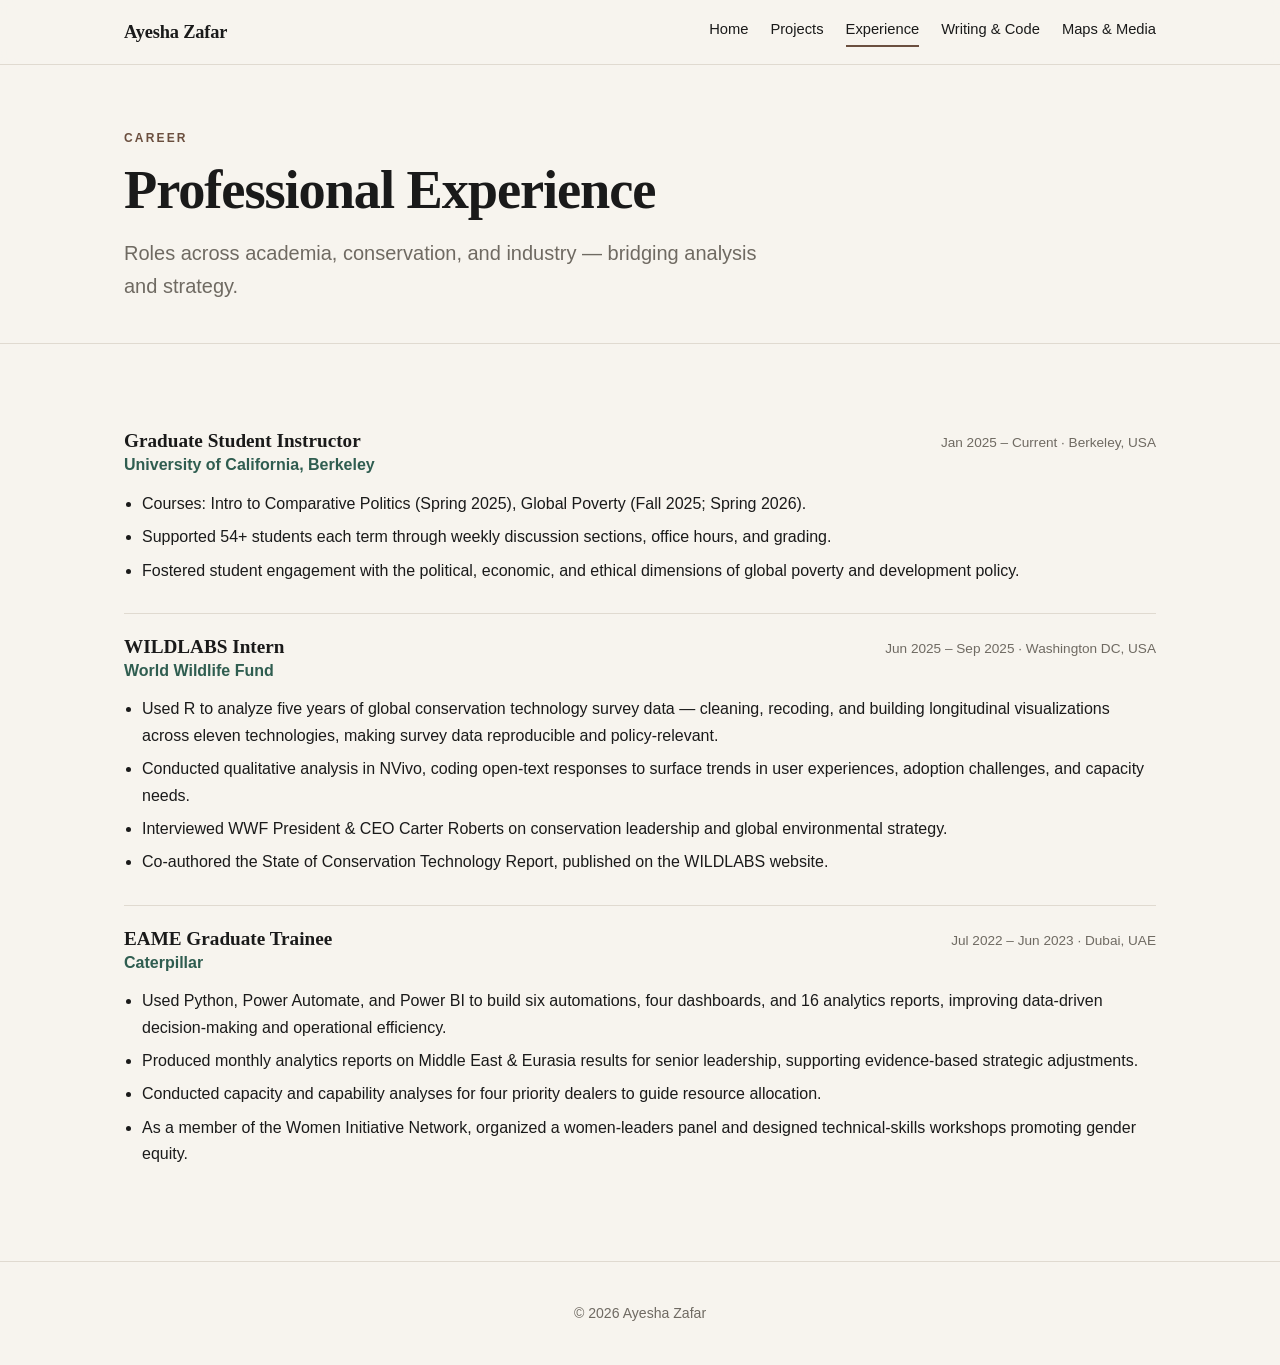
==== experience.html @ 21e2bcaf "Add files via upload" ====
<!DOCTYPE html>
<html lang="en">
<head>
<meta charset="UTF-8">
<meta name="viewport" content="width=device-width, initial-scale=1.0">
<title>Experience — Ayesha Zafar</title>
<link rel="stylesheet" href="css/style.css">
</head>
<body>

<header class="site">
  <div class="wrap nav">
    <a href="index.html" class="brand">Ayesha Zafar</a>
    <button class="menu-btn" onclick="document.getElementById('navlinks').classList.toggle('open')">☰</button>
    <nav class="nav-links" id="navlinks">
      <a href="index.html">Home</a>
      <a href="projects.html">Projects</a>
      <a href="experience.html" class="active">Experience</a>
      <a href="writing.html">Writing &amp; Code</a>
      <a href="maps.html">Maps &amp; Media</a>
    </nav>
  </div>
</header>

<section class="hero" style="padding:64px 0 40px">
  <div class="wrap">
    <p class="eyebrow">Career</p>
    <h1 style="font-size:clamp(2.2rem,5vw,3.4rem)">Professional Experience</h1>
    <p class="tagline">Roles across academia, conservation, and industry — bridging analysis and strategy.</p>
  </div>
</section>

<section class="section reveal">
  <div class="wrap">

    <div class="entry">
      <div class="top">
        <div><h3>Graduate Student Instructor</h3>
        <div class="org">University of California, Berkeley</div></div>
        <div class="when">Jan 2025 – Current · Berkeley, USA</div>
      </div>
      <ul>
        <li>Courses: Intro to Comparative Politics (Spring 2025), Global Poverty (Fall 2025; Spring 2026).</li>
        <li>Supported 54+ students each term through weekly discussion sections, office hours, and grading.</li>
        <li>Fostered student engagement with the political, economic, and ethical dimensions of global poverty and development policy.</li>
      </ul>
    </div>

    <div class="entry">
      <div class="top">
        <div><h3>WILDLABS Intern</h3>
        <div class="org">World Wildlife Fund</div></div>
        <div class="when">Jun 2025 – Sep 2025 · Washington DC, USA</div>
      </div>
      <ul>
        <li>Used R to analyze five years of global conservation technology survey data — cleaning, recoding, and building longitudinal visualizations across eleven technologies, making survey data reproducible and policy-relevant.</li>
        <li>Conducted qualitative analysis in NVivo, coding open-text responses to surface trends in user experiences, adoption challenges, and capacity needs.</li>
        <li>Interviewed WWF President &amp; CEO Carter Roberts on conservation leadership and global environmental strategy.</li>
        <li>Co-authored the State of Conservation Technology Report, published on the WILDLABS website.</li>
      </ul>
    </div>

    <div class="entry">
      <div class="top">
        <div><h3>EAME Graduate Trainee</h3>
        <div class="org">Caterpillar</div></div>
        <div class="when">Jul 2022 – Jun 2023 · Dubai, UAE</div>
      </div>
      <ul>
        <li>Used Python, Power Automate, and Power BI to build six automations, four dashboards, and 16 analytics reports, improving data-driven decision-making and operational efficiency.</li>
        <li>Produced monthly analytics reports on Middle East &amp; Eurasia results for senior leadership, supporting evidence-based strategic adjustments.</li>
        <li>Conducted capacity and capability analyses for four priority dealers to guide resource allocation.</li>
        <li>As a member of the Women Initiative Network, organized a women-leaders panel and designed technical-skills workshops promoting gender equity.</li>
      </ul>
    </div>

  </div>
</section>

<footer class="site">
  <div class="wrap">© <span id="yr"></span> Ayesha Zafar</div>
</footer>

<script src="css/main.js"></script>
</body>
</html>
---- css/style.css ----
/* =========================================================
   Ayesha Zafar — Portfolio
   Edit colors here once and they update everywhere.
   ========================================================= */
:root {
  --ink:        #1a1a1a;   /* main text */
  --paper:      #f7f4ee;   /* page background (warm off-white) */
  --accent:     #6b4f3f;   /* warm brown accent */
  --accent-2:   #2f5d50;   /* deep green secondary accent */
  --muted:      #6f6a62;   /* secondary text */
  --line:       #e0dad0;   /* hairlines / borders */
  --card:       #ffffff;   /* card background */
  --max:        1080px;    /* content max width */
}

@import url('https://fonts.googleapis.com/css2?family=Fraunces:opsz,wght@9..144,400;9..144,500;9..144,600;9..144,700&family=Public+Sans:wght@300;400;500;600&display=swap');

* { box-sizing: border-box; margin: 0; padding: 0; }

html { scroll-behavior: smooth; }

body {
  font-family: 'Public Sans', sans-serif;
  background: var(--paper);
  color: var(--ink);
  line-height: 1.65;
  font-weight: 400;
  -webkit-font-smoothing: antialiased;
}

h1, h2, h3, h4 { font-family: 'Fraunces', serif; line-height: 1.15; font-weight: 600; }

a { color: var(--accent-2); text-decoration: none; }
a:hover { text-decoration: underline; }

.wrap { max-width: var(--max); margin: 0 auto; padding: 0 24px; }

/* ---------- Top navigation ---------- */
header.site {
  position: sticky; top: 0; z-index: 50;
  background: rgba(247,244,238,0.9);
  backdrop-filter: blur(8px);
  border-bottom: 1px solid var(--line);
}
.nav {
  display: flex; align-items: center; justify-content: space-between;
  height: 64px;
}
.brand { font-family: 'Fraunces', serif; font-weight: 700; font-size: 1.15rem; letter-spacing: -0.01em; color: var(--ink); }
.brand:hover { text-decoration: none; }
.nav-links { display: flex; gap: 22px; flex-wrap: wrap; }
.nav-links a {
  color: var(--ink); font-size: 0.92rem; font-weight: 500;
  padding-bottom: 4px; border-bottom: 2px solid transparent;
}
.nav-links a:hover { border-bottom-color: var(--accent); text-decoration: none; }
.nav-links a.active { border-bottom-color: var(--accent); }

/* hamburger for mobile */
.menu-btn { display: none; background: none; border: none; font-size: 1.5rem; cursor: pointer; color: var(--ink); }

/* ---------- Hero ---------- */
.hero { padding: 84px 0 64px; border-bottom: 1px solid var(--line); }
.hero h1 { font-size: clamp(2.6rem, 6vw, 4.4rem); letter-spacing: -0.02em; }
.hero .tagline { font-size: 1.25rem; color: var(--muted); margin-top: 16px; max-width: 640px; }
.hero .contact { margin-top: 28px; display: flex; gap: 18px; flex-wrap: wrap; font-size: 0.95rem; }
.hero .contact span { color: var(--muted); }

/* ---------- Section headings ---------- */
.section { padding: 64px 0; border-bottom: 1px solid var(--line); }
.section:last-child { border-bottom: none; }
.eyebrow {
  text-transform: uppercase; letter-spacing: 0.18em; font-size: 0.75rem;
  color: var(--accent); font-weight: 600; margin-bottom: 10px;
}
.section h2 { font-size: clamp(1.8rem, 4vw, 2.6rem); margin-bottom: 8px; }
.section .lead { color: var(--muted); max-width: 680px; margin-bottom: 36px; }

/* ---------- Cards ---------- */
.card {
  background: var(--card); border: 1px solid var(--line);
  border-radius: 10px; padding: 26px;
  transition: transform 0.18s ease, box-shadow 0.18s ease;
}
.card:hover { transform: translateY(-3px); box-shadow: 0 12px 30px rgba(0,0,0,0.06); }
.grid { display: grid; gap: 22px; }
.grid.two { grid-template-columns: repeat(2, 1fr); }
.grid.three { grid-template-columns: repeat(3, 1fr); }

.card h3 { font-size: 1.25rem; margin-bottom: 4px; }
.card .meta { font-size: 0.82rem; color: var(--accent-2); font-weight: 600; margin-bottom: 12px; text-transform: uppercase; letter-spacing: 0.05em; }
.card ul { margin: 12px 0 0 18px; }
.card li { margin-bottom: 8px; color: var(--ink); }
.card .date { float: right; font-size: 0.8rem; color: var(--muted); font-weight: 500; }

/* ---------- Timeline (experience / education) ---------- */
.entry { padding: 22px 0; border-bottom: 1px solid var(--line); }
.entry:last-child { border-bottom: none; }
.entry .top { display: flex; justify-content: space-between; align-items: baseline; flex-wrap: wrap; gap: 6px; }
.entry h3 { font-size: 1.2rem; }
.entry .org { color: var(--accent-2); font-weight: 600; }
.entry .when { font-size: 0.85rem; color: var(--muted); white-space: nowrap; }
.entry ul { margin: 12px 0 0 18px; }
.entry li { margin-bottom: 7px; }

/* ---------- Skill pills ---------- */
.pills { display: flex; flex-wrap: wrap; gap: 10px; }
.pill {
  background: var(--card); border: 1px solid var(--line);
  padding: 7px 15px; border-radius: 999px; font-size: 0.88rem; font-weight: 500;
}
.skill-group { margin-bottom: 24px; }
.skill-group h4 { font-family: 'Public Sans'; text-transform: uppercase; letter-spacing: 0.1em; font-size: 0.78rem; color: var(--muted); margin-bottom: 12px; font-weight: 600; }

/* ---------- Buttons ---------- */
.btn {
  display: inline-block; background: var(--ink); color: var(--paper);
  padding: 11px 22px; border-radius: 8px; font-weight: 500; font-size: 0.92rem;
  border: 1px solid var(--ink); transition: opacity 0.15s ease;
}
.btn:hover { opacity: 0.85; text-decoration: none; }
.btn.ghost { background: transparent; color: var(--ink); }
.btn.ghost:hover { background: var(--ink); color: var(--paper); }
.btn-row { display: flex; gap: 14px; flex-wrap: wrap; margin-top: 28px; }

/* ---------- Embeds (video / story maps) ---------- */
.embed {
  position: relative; width: 100%; padding-bottom: 56.25%; /* 16:9 */
  border-radius: 10px; overflow: hidden; border: 1px solid var(--line); margin-bottom: 10px;
}
.embed iframe, .embed video { position: absolute; inset: 0; width: 100%; height: 100%; border: 0; }
.embed-caption { font-size: 0.9rem; color: var(--muted); margin-bottom: 30px; }

/* ---------- Writing / code sample lists ---------- */
.doc-list { list-style: none; }
.doc-list li {
  display: flex; justify-content: space-between; align-items: center;
  padding: 16px 0; border-bottom: 1px solid var(--line); gap: 16px;
}
.doc-list .doc-title { font-weight: 500; }
.doc-list .doc-desc { font-size: 0.88rem; color: var(--muted); }

/* ---------- Footer ---------- */
footer.site { padding: 40px 0; text-align: center; color: var(--muted); font-size: 0.88rem; }

/* ---------- Reveal on scroll ---------- */
.reveal { opacity: 0; transform: translateY(18px); transition: opacity 0.6s ease, transform 0.6s ease; }
.reveal.in { opacity: 1; transform: none; }

/* ---------- Responsive ---------- */
@media (max-width: 760px) {
  .grid.two, .grid.three { grid-template-columns: 1fr; }
  .menu-btn { display: block; }
  .nav-links {
    display: none; position: absolute; top: 64px; left: 0; right: 0;
    flex-direction: column; background: var(--paper);
    border-bottom: 1px solid var(--line); padding: 16px 24px; gap: 14px;
  }
  .nav-links.open { display: flex; }
  .entry .when { white-space: normal; }
}
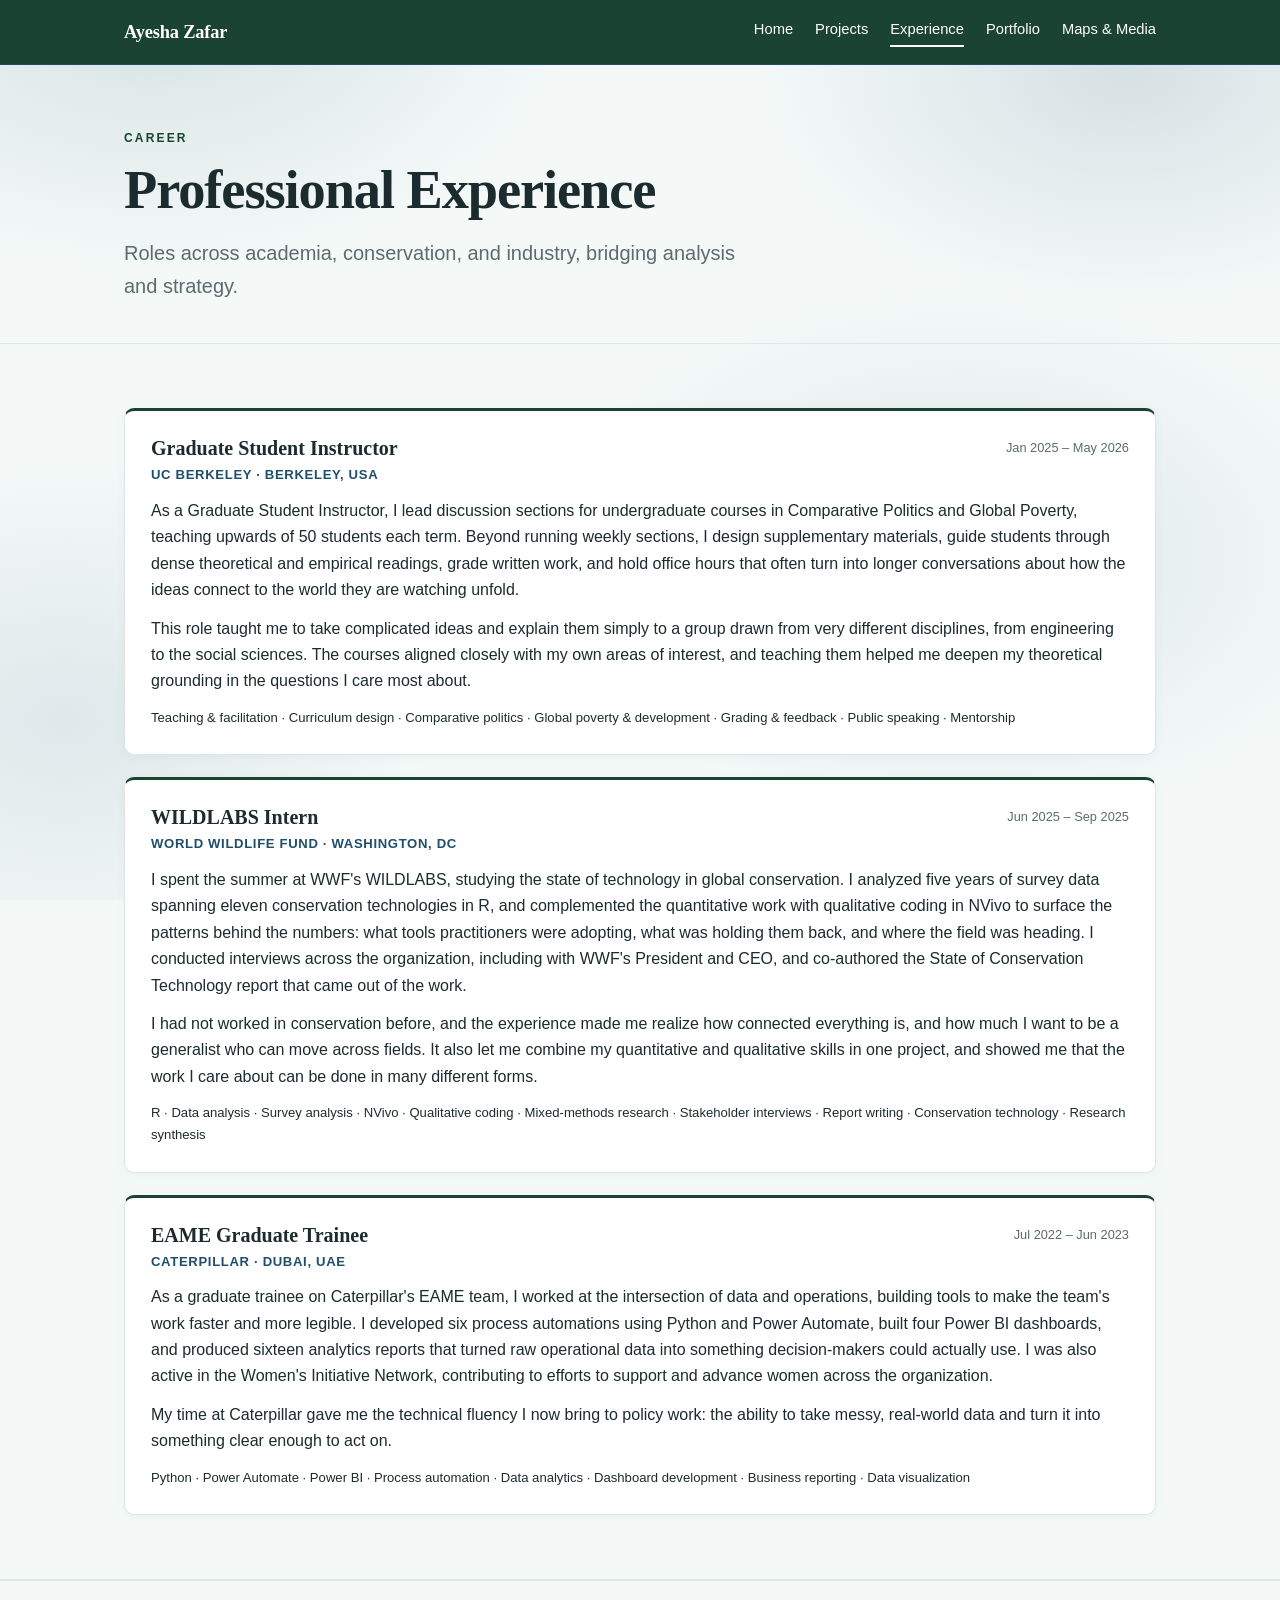
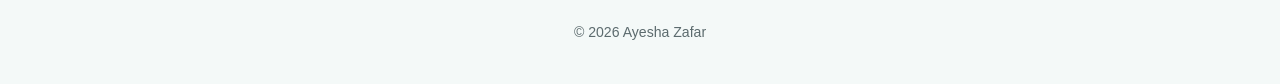
==== commit 8bfc8f31: "Update experience.html" ====
--- a/experience.html
+++ b/experience.html
@@ -7,7 +7,6 @@
 <link rel="stylesheet" href="css/style.css">
 </head>
 <body>
-
 <header class="site">
   <div class="wrap nav">
     <a href="index.html" class="brand">Ayesha Zafar</a>
@@ -16,71 +15,55 @@
       <a href="index.html">Home</a>
       <a href="projects.html">Projects</a>
       <a href="experience.html" class="active">Experience</a>
-      <a href="writing.html">Writing &amp; Code</a>
+      <a href="writing.html">Portfolio</a>
       <a href="maps.html">Maps &amp; Media</a>
     </nav>
   </div>
 </header>
-
 <section class="hero" style="padding:64px 0 40px">
   <div class="wrap">
     <p class="eyebrow">Career</p>
     <h1 style="font-size:clamp(2.2rem,5vw,3.4rem)">Professional Experience</h1>
-    <p class="tagline">Roles across academia, conservation, and industry — bridging analysis and strategy.</p>
+    <p class="tagline">Roles across academia, conservation, and industry, bridging analysis and strategy.</p>
   </div>
 </section>
-
 <section class="section reveal">
   <div class="wrap">
+    <div class="grid">
 
-    <div class="entry">
-      <div class="top">
-        <div><h3>Graduate Student Instructor</h3>
-        <div class="org">University of California, Berkeley</div></div>
-        <div class="when">Jan 2025 – Current · Berkeley, USA</div>
+      <div class="card">
+        <span class="date">Jan 2025 – May 2026</span>
+        <h3>Graduate Student Instructor</h3>
+        <div class="meta">UC Berkeley · Berkeley, USA</div>
+        <p>As a Graduate Student Instructor, I lead discussion sections for undergraduate courses in Comparative Politics and Global Poverty, teaching upwards of 50 students each term. Beyond running weekly sections, I design supplementary materials, guide students through dense theoretical and empirical readings, grade written work, and hold office hours that often turn into longer conversations about how the ideas connect to the world they are watching unfold.</p>
+        <p>This role taught me to take complicated ideas and explain them simply to a group drawn from very different disciplines, from engineering to the social sciences. The courses aligned closely with my own areas of interest, and teaching them helped me deepen my theoretical grounding in the questions I care most about.</p>
+        <p class="card-skills">Teaching &amp; facilitation · Curriculum design · Comparative politics · Global poverty &amp; development · Grading &amp; feedback · Public speaking · Mentorship</p>
       </div>
-      <ul>
-        <li>Courses: Intro to Comparative Politics (Spring 2025), Global Poverty (Fall 2025; Spring 2026).</li>
-        <li>Supported 54+ students each term through weekly discussion sections, office hours, and grading.</li>
-        <li>Fostered student engagement with the political, economic, and ethical dimensions of global poverty and development policy.</li>
-      </ul>
+
+      <div class="card">
+        <span class="date">Jun 2025 – Sep 2025</span>
+        <h3>WILDLABS Intern</h3>
+        <div class="meta">World Wildlife Fund · Washington, DC</div>
+        <p>I spent the summer at WWF's WILDLABS, studying the state of technology in global conservation. I analyzed five years of survey data spanning eleven conservation technologies in R, and complemented the quantitative work with qualitative coding in NVivo to surface the patterns behind the numbers: what tools practitioners were adopting, what was holding them back, and where the field was heading. I conducted interviews across the organization, including with WWF's President and CEO, and co-authored the State of Conservation Technology report that came out of the work.</p>
+        <p>I had not worked in conservation before, and the experience made me realize how connected everything is, and how much I want to be a generalist who can move across fields. It also let me combine my quantitative and qualitative skills in one project, and showed me that the work I care about can be done in many different forms.</p>
+        <p class="card-skills">R · Data analysis · Survey analysis · NVivo · Qualitative coding · Mixed-methods research · Stakeholder interviews · Report writing · Conservation technology · Research synthesis</p>
+      </div>
+
+      <div class="card">
+        <span class="date">Jul 2022 – Jun 2023</span>
+        <h3>EAME Graduate Trainee</h3>
+        <div class="meta">Caterpillar · Dubai, UAE</div>
+        <p>As a graduate trainee on Caterpillar's EAME team, I worked at the intersection of data and operations, building tools to make the team's work faster and more legible. I developed six process automations using Python and Power Automate, built four Power BI dashboards, and produced sixteen analytics reports that turned raw operational data into something decision-makers could actually use. I was also active in the Women's Initiative Network, contributing to efforts to support and advance women across the organization.</p>
+        <p>My time at Caterpillar gave me the technical fluency I now bring to policy work: the ability to take messy, real-world data and turn it into something clear enough to act on.</p>
+        <p class="card-skills">Python · Power Automate · Power BI · Process automation · Data analytics · Dashboard development · Business reporting · Data visualization</p>
+      </div>
+
     </div>
-
-    <div class="entry">
-      <div class="top">
-        <div><h3>WILDLABS Intern</h3>
-        <div class="org">World Wildlife Fund</div></div>
-        <div class="when">Jun 2025 – Sep 2025 · Washington DC, USA</div>
-      </div>
-      <ul>
-        <li>Used R to analyze five years of global conservation technology survey data — cleaning, recoding, and building longitudinal visualizations across eleven technologies, making survey data reproducible and policy-relevant.</li>
-        <li>Conducted qualitative analysis in NVivo, coding open-text responses to surface trends in user experiences, adoption challenges, and capacity needs.</li>
-        <li>Interviewed WWF President &amp; CEO Carter Roberts on conservation leadership and global environmental strategy.</li>
-        <li>Co-authored the State of Conservation Technology Report, published on the WILDLABS website.</li>
-      </ul>
-    </div>
-
-    <div class="entry">
-      <div class="top">
-        <div><h3>EAME Graduate Trainee</h3>
-        <div class="org">Caterpillar</div></div>
-        <div class="when">Jul 2022 – Jun 2023 · Dubai, UAE</div>
-      </div>
-      <ul>
-        <li>Used Python, Power Automate, and Power BI to build six automations, four dashboards, and 16 analytics reports, improving data-driven decision-making and operational efficiency.</li>
-        <li>Produced monthly analytics reports on Middle East &amp; Eurasia results for senior leadership, supporting evidence-based strategic adjustments.</li>
-        <li>Conducted capacity and capability analyses for four priority dealers to guide resource allocation.</li>
-        <li>As a member of the Women Initiative Network, organized a women-leaders panel and designed technical-skills workshops promoting gender equity.</li>
-      </ul>
-    </div>
-
   </div>
 </section>
-
 <footer class="site">
   <div class="wrap">© <span id="yr"></span> Ayesha Zafar</div>
 </footer>
-
 <script src="css/main.js"></script>
 </body>
 </html>
--- a/css/style.css
+++ b/css/style.css
@@ -3,14 +3,14 @@
    Edit colors here once and they update everywhere.
    ========================================================= */
 :root {
-  --ink:        #1a1a1a;   /* main text */
-  --paper:      #f7f4ee;   /* page background (warm off-white) */
-  --accent:     #6b4f3f;   /* warm brown accent */
-  --accent-2:   #2f5d50;   /* deep green secondary accent */
-  --muted:      #6f6a62;   /* secondary text */
-  --line:       #e0dad0;   /* hairlines / borders */
+  --ink:        #1c2b2d;   /* main text (deep slate-teal) */
+  --paper:      #ffffff;   /* page background */
+  --accent:     #1b4332;   /* dark forest green */
+  --accent-2:   #1f4e6b;   /* deep blue */
+  --muted:      #5c6b6e;   /* secondary text */
+  --line:       #dde7e6;   /* hairlines / borders */
   --card:       #ffffff;   /* card background */
-  --max:        1080px;    /* content max width */
+  --max:        1080px;
 }
 
 @import url('https://fonts.googleapis.com/css2?family=Fraunces:opsz,wght@9..144,400;9..144,500;9..144,600;9..144,700&family=Public+Sans:wght@300;400;500;600&display=swap');
@@ -21,7 +21,13 @@
 
 body {
   font-family: 'Public Sans', sans-serif;
-  background: var(--paper);
+  background-color: #f4f9f8;
+  background-image:
+    radial-gradient(ellipse 55% 50% at 12% 0%, rgba(47,111,107,0.16), transparent 60%),
+    radial-gradient(ellipse 50% 45% at 88% 8%, rgba(31,78,107,0.14), transparent 58%),
+    radial-gradient(ellipse 55% 50% at 75% 62%, rgba(47,111,107,0.12), transparent 60%),
+    radial-gradient(ellipse 50% 50% at 5% 80%, rgba(31,78,107,0.10), transparent 58%);
+  background-attachment: fixed;
   color: var(--ink);
   line-height: 1.65;
   font-weight: 400;
@@ -38,29 +44,31 @@
 /* ---------- Top navigation ---------- */
 header.site {
   position: sticky; top: 0; z-index: 50;
-  background: rgba(247,244,238,0.9);
-  backdrop-filter: blur(8px);
-  border-bottom: 1px solid var(--line);
+  background: var(--accent);
+  border-bottom: 1px solid var(--accent-2);
 }
 .nav {
   display: flex; align-items: center; justify-content: space-between;
   height: 64px;
 }
-.brand { font-family: 'Fraunces', serif; font-weight: 700; font-size: 1.15rem; letter-spacing: -0.01em; color: var(--ink); }
+.brand { font-family: 'Fraunces', serif; font-weight: 700; font-size: 1.15rem; letter-spacing: -0.01em; color: #fff; }
 .brand:hover { text-decoration: none; }
 .nav-links { display: flex; gap: 22px; flex-wrap: wrap; }
 .nav-links a {
-  color: var(--ink); font-size: 0.92rem; font-weight: 500;
+  color: #fff; font-size: 0.92rem; font-weight: 500;
   padding-bottom: 4px; border-bottom: 2px solid transparent;
 }
-.nav-links a:hover { border-bottom-color: var(--accent); text-decoration: none; }
-.nav-links a.active { border-bottom-color: var(--accent); }
+.nav-links a:hover { border-bottom-color: #fff; text-decoration: none; }
+.nav-links a.active { border-bottom-color: #fff; color: #fff; }
 
 /* hamburger for mobile */
-.menu-btn { display: none; background: none; border: none; font-size: 1.5rem; cursor: pointer; color: var(--ink); }
+.menu-btn { display: none; background: none; border: none; font-size: 1.5rem; cursor: pointer; color: var(--accent); }
 
 /* ---------- Hero ---------- */
 .hero { padding: 84px 0 64px; border-bottom: 1px solid var(--line); }
+.hero-grid { display: grid; grid-template-columns: auto 1fr; gap: 48px; align-items: center; }
+.hero-photo { order: -1; }
+.hero-photo img { width: 340px; height: 340px; object-fit: cover; object-position: center 25%; border-radius: 50%; border: 5px solid var(--card); box-shadow: 0 0 0 2px var(--accent), 0 14px 40px rgba(31,78,107,0.18); }
 .hero h1 { font-size: clamp(2.6rem, 6vw, 4.4rem); letter-spacing: -0.02em; }
 .hero .tagline { font-size: 1.25rem; color: var(--muted); margin-top: 16px; max-width: 640px; }
 .hero .contact { margin-top: 28px; display: flex; gap: 18px; flex-wrap: wrap; font-size: 0.95rem; }
@@ -79,10 +87,12 @@
 /* ---------- Cards ---------- */
 .card {
   background: var(--card); border: 1px solid var(--line);
+  border-top: 3px solid var(--accent);
   border-radius: 10px; padding: 26px;
+  box-shadow: 0 2px 10px rgba(31,78,107,0.05);
   transition: transform 0.18s ease, box-shadow 0.18s ease;
 }
-.card:hover { transform: translateY(-3px); box-shadow: 0 12px 30px rgba(0,0,0,0.06); }
+.card:hover { transform: translateY(-3px); box-shadow: 0 12px 30px rgba(31,78,107,0.12); }
 .grid { display: grid; gap: 22px; }
 .grid.two { grid-template-columns: repeat(2, 1fr); }
 .grid.three { grid-template-columns: repeat(3, 1fr); }
@@ -92,10 +102,14 @@
 .card ul { margin: 12px 0 0 18px; }
 .card li { margin-bottom: 8px; color: var(--ink); }
 .card .date { float: right; font-size: 0.8rem; color: var(--muted); font-weight: 500; }
+.card p { margin-top: 12px; color: var(--ink); }
+.card-note { margin-top: 6px; font-size: 0.9rem; color: var(--muted); }
+.card-note em { color: var(--accent); }
+.card-skills { margin-top: 14px; font-size: 0.82rem; color: var(--accent); font-weight: 500; }
+
 
 /* ---------- Timeline (experience / education) ---------- */
-.entry { padding: 22px 0; border-bottom: 1px solid var(--line); }
-.entry:last-child { border-bottom: none; }
+.entry { padding: 22px 24px; border: 1px solid var(--line); border-left: 4px solid var(--accent); border-radius: 8px; background: var(--card); margin-bottom: 16px; }
 .entry .top { display: flex; justify-content: space-between; align-items: baseline; flex-wrap: wrap; gap: 6px; }
 .entry h3 { font-size: 1.2rem; }
 .entry .org { color: var(--accent-2); font-weight: 600; }
@@ -114,13 +128,13 @@
 
 /* ---------- Buttons ---------- */
 .btn {
-  display: inline-block; background: var(--ink); color: var(--paper);
-  padding: 11px 22px; border-radius: 8px; font-weight: 500; font-size: 0.92rem;
-  border: 1px solid var(--ink); transition: opacity 0.15s ease;
+  display: inline-block; background: var(--accent); color: #fff;
+  padding: 11px 22px; border-radius: 8px; font-weight: 600; font-size: 0.92rem;
+  border: 1px solid var(--accent); transition: background 0.15s ease;
 }
-.btn:hover { opacity: 0.85; text-decoration: none; }
-.btn.ghost { background: transparent; color: var(--ink); }
-.btn.ghost:hover { background: var(--ink); color: var(--paper); }
+.btn:hover { background: var(--accent-2); border-color: var(--accent-2); text-decoration: none; }
+.btn.ghost { background: transparent; color: var(--accent); }
+.btn.ghost:hover { background: var(--accent); color: #fff; }
 .btn-row { display: flex; gap: 14px; flex-wrap: wrap; margin-top: 28px; }
 
 /* ---------- Embeds (video / story maps) ---------- */
@@ -141,7 +155,7 @@
 .doc-list .doc-desc { font-size: 0.88rem; color: var(--muted); }
 
 /* ---------- Footer ---------- */
-footer.site { padding: 40px 0; text-align: center; color: var(--muted); font-size: 0.88rem; }
+footer.site { padding: 40px 0; text-align: center; color: var(--muted); font-size: 0.88rem; border-top: 1px solid var(--line); }
 
 /* ---------- Reveal on scroll ---------- */
 .reveal { opacity: 0; transform: translateY(18px); transition: opacity 0.6s ease, transform 0.6s ease; }
@@ -150,6 +164,10 @@
 /* ---------- Responsive ---------- */
 @media (max-width: 760px) {
   .grid.two, .grid.three { grid-template-columns: 1fr; }
+  .hero-grid { grid-template-columns: 1fr; gap: 28px; text-align: center; }
+  .hero-photo { order: -1; }
+  .hero-photo img { width: 160px; height: 160px; }
+  .hero .contact, .hero .btn-row { justify-content: center; }
   .menu-btn { display: block; }
   .nav-links {
     display: none; position: absolute; top: 64px; left: 0; right: 0;
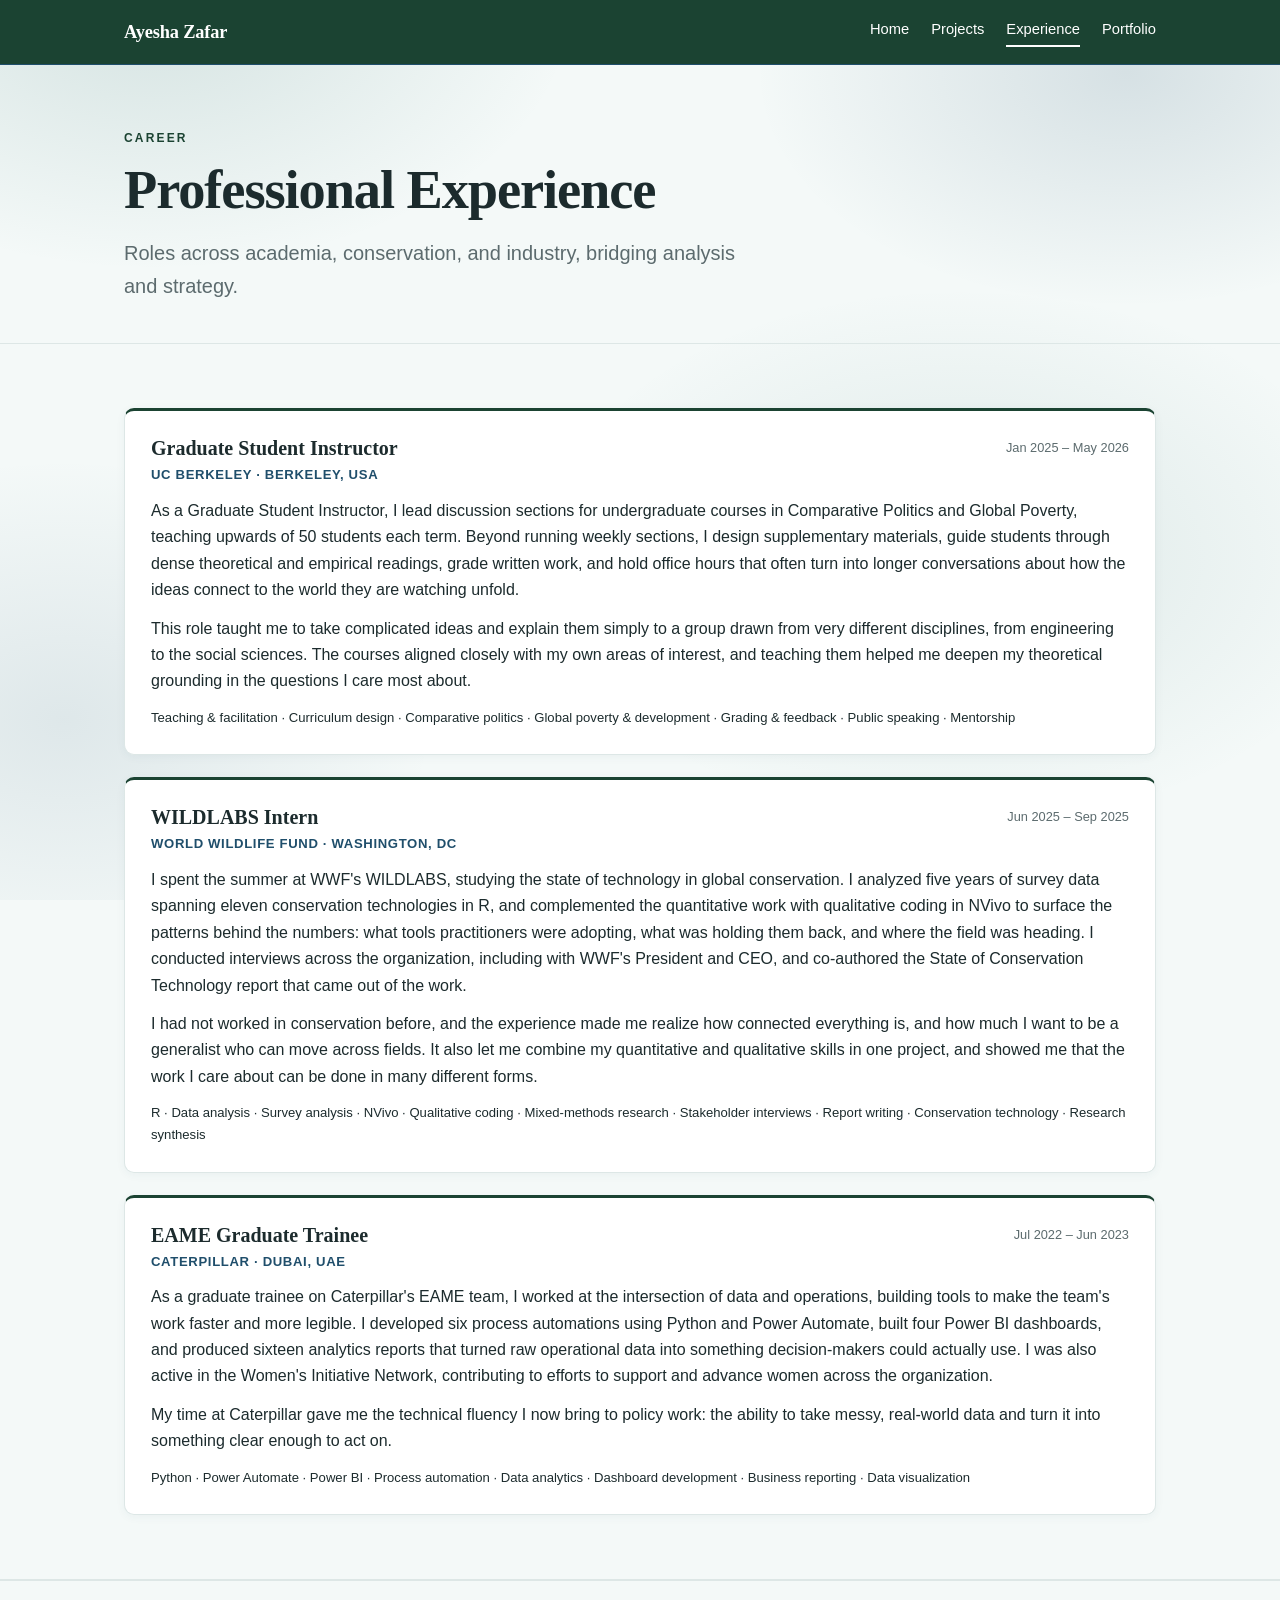
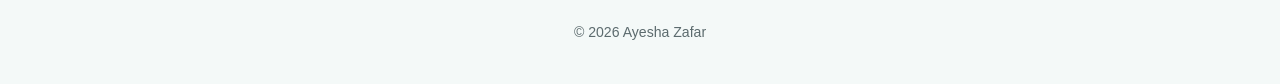
==== commit f016eb4b: "Update experience.html" ====
--- a/experience.html
+++ b/experience.html
@@ -16,7 +16,6 @@
       <a href="projects.html">Projects</a>
       <a href="experience.html" class="active">Experience</a>
       <a href="writing.html">Portfolio</a>
-      <a href="maps.html">Maps &amp; Media</a>
     </nav>
   </div>
 </header>
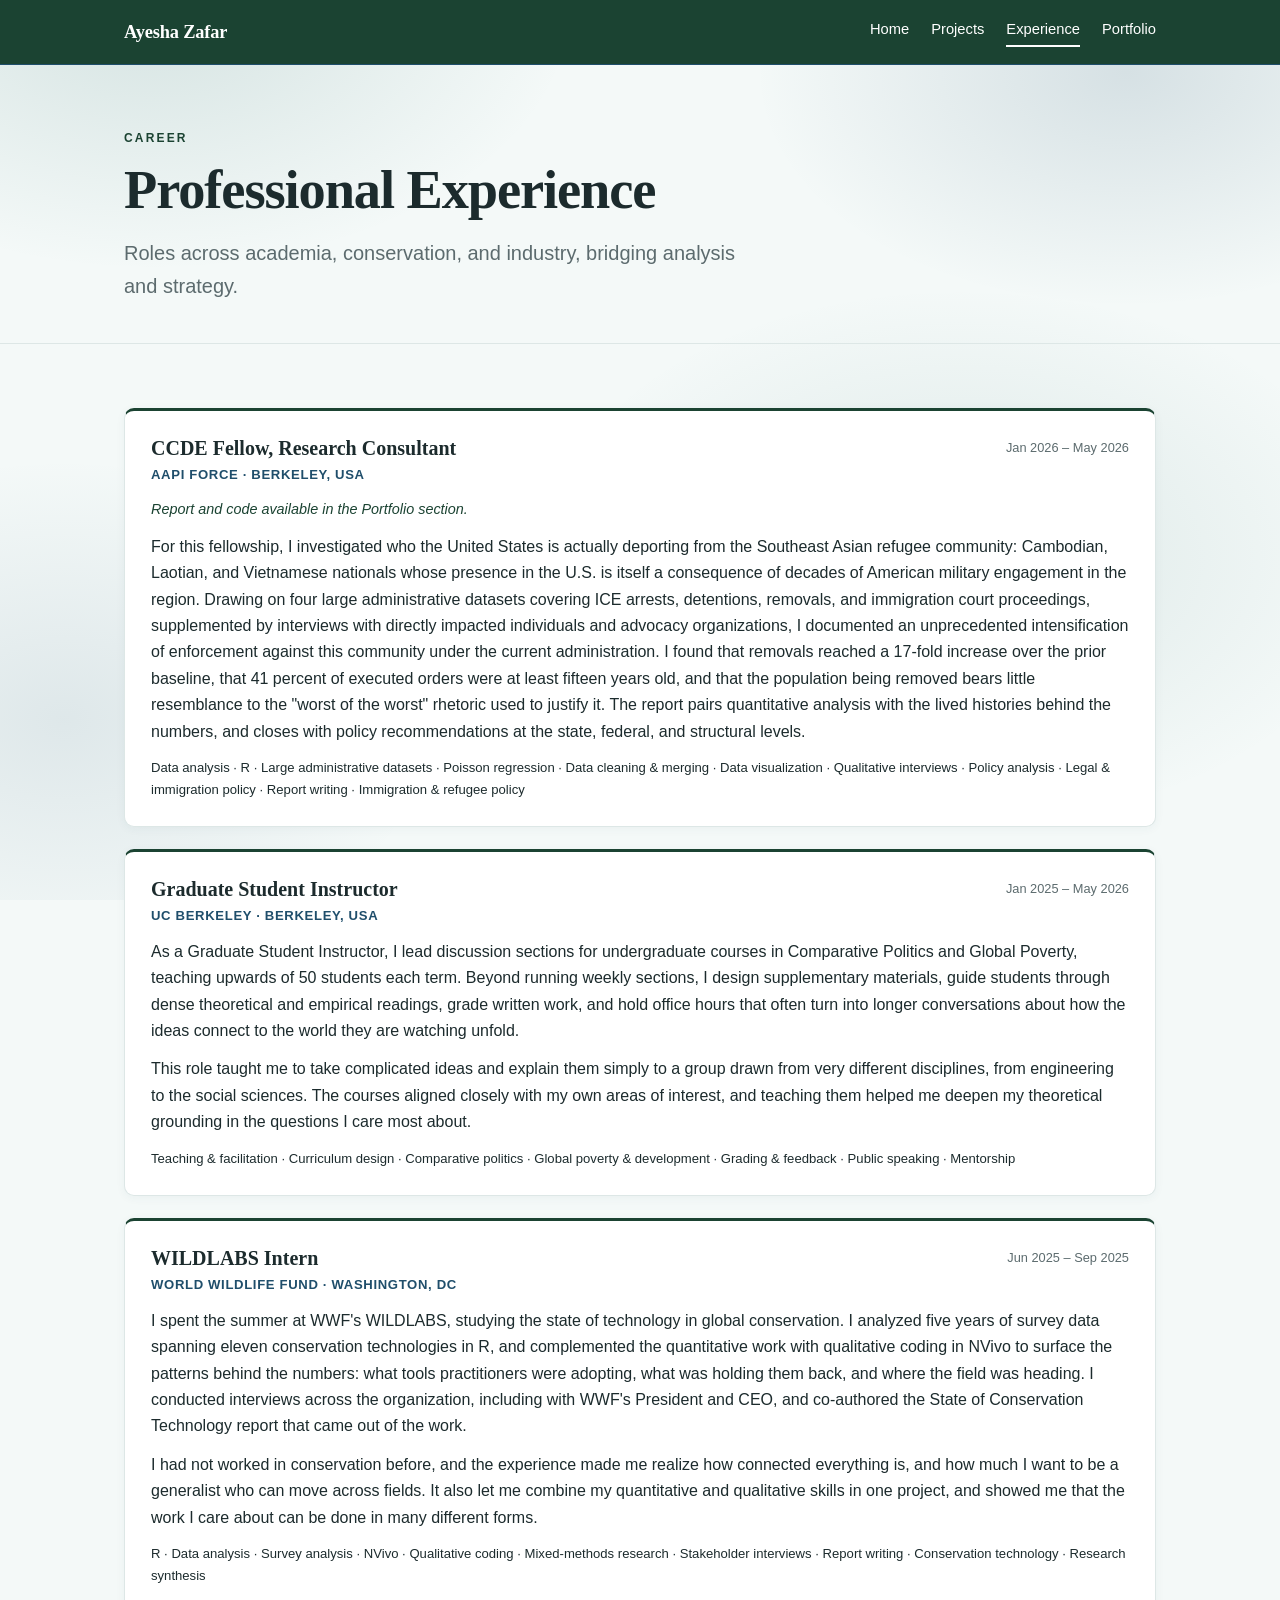
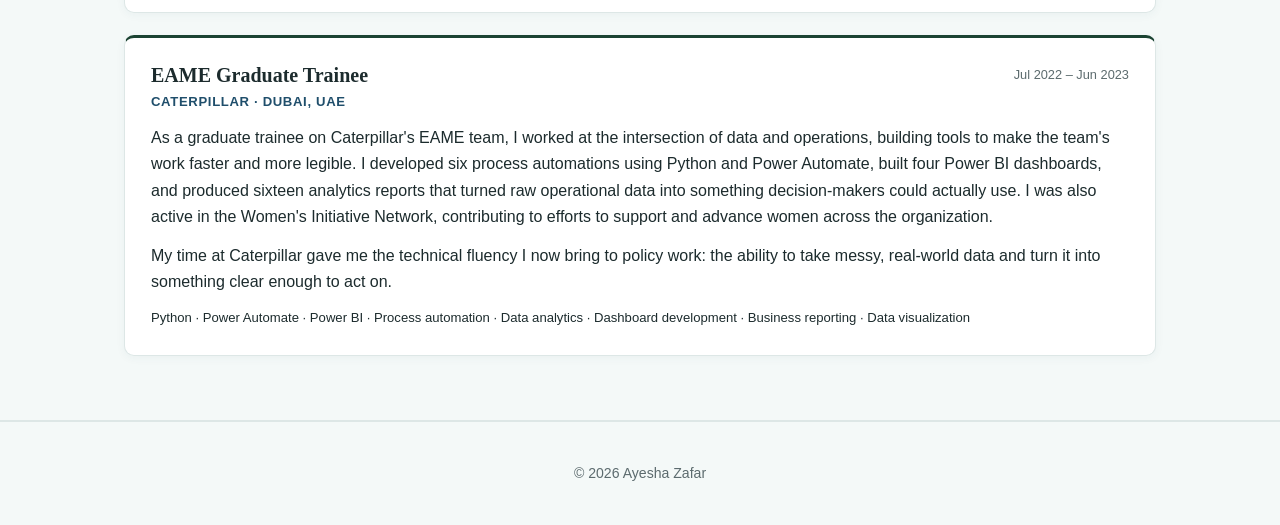
==== commit e678c259: "Update experience.html" ====
--- a/experience.html
+++ b/experience.html
@@ -29,6 +29,15 @@
 <section class="section reveal">
   <div class="wrap">
     <div class="grid">
+
+      <div class="card">
+        <span class="date">Jan 2026 – May 2026</span>
+        <h3>CCDE Fellow, Research Consultant</h3>
+        <div class="meta">AAPI Force · Berkeley, USA</div>
+        <p class="card-note"><em>Report and code available in the Portfolio section.</em></p>
+        <p>For this fellowship, I investigated who the United States is actually deporting from the Southeast Asian refugee community: Cambodian, Laotian, and Vietnamese nationals whose presence in the U.S. is itself a consequence of decades of American military engagement in the region. Drawing on four large administrative datasets covering ICE arrests, detentions, removals, and immigration court proceedings, supplemented by interviews with directly impacted individuals and advocacy organizations, I documented an unprecedented intensification of enforcement against this community under the current administration. I found that removals reached a 17-fold increase over the prior baseline, that 41 percent of executed orders were at least fifteen years old, and that the population being removed bears little resemblance to the "worst of the worst" rhetoric used to justify it. The report pairs quantitative analysis with the lived histories behind the numbers, and closes with policy recommendations at the state, federal, and structural levels.</p>
+        <p class="card-skills">Data analysis · R · Large administrative datasets · Poisson regression · Data cleaning &amp; merging · Data visualization · Qualitative interviews · Policy analysis · Legal &amp; immigration policy · Report writing · Immigration &amp; refugee policy</p>
+      </div>
 
       <div class="card">
         <span class="date">Jan 2025 – May 2026</span>
--- a/css/style.css
+++ b/css/style.css
@@ -32,6 +32,7 @@
   line-height: 1.65;
   font-weight: 400;
   -webkit-font-smoothing: antialiased;
+  overflow-x: hidden;
 }
 
 h1, h2, h3, h4 { font-family: 'Fraunces', serif; line-height: 1.15; font-weight: 600; }
@@ -62,7 +63,7 @@
 .nav-links a.active { border-bottom-color: #fff; color: #fff; }
 
 /* hamburger for mobile */
-.menu-btn { display: none; background: none; border: none; font-size: 1.5rem; cursor: pointer; color: var(--accent); }
+.menu-btn { display: none; background: none; border: none; font-size: 1.6rem; cursor: pointer; color: #fff; line-height: 1; }
 
 /* ---------- Hero ---------- */
 .hero { padding: 84px 0 64px; border-bottom: 1px solid var(--line); }
@@ -107,7 +108,6 @@
 .card-note em { color: var(--accent); }
 .card-skills { margin-top: 14px; font-size: 0.82rem; color: var(--accent); font-weight: 500; }
 
-
 /* ---------- Timeline (experience / education) ---------- */
 .entry { padding: 22px 24px; border: 1px solid var(--line); border-left: 4px solid var(--accent); border-radius: 8px; background: var(--card); margin-bottom: 16px; }
 .entry .top { display: flex; justify-content: space-between; align-items: baseline; flex-wrap: wrap; gap: 6px; }
@@ -138,21 +138,25 @@
 .btn-row { display: flex; gap: 14px; flex-wrap: wrap; margin-top: 28px; }
 
 /* ---------- Embeds (video / story maps) ---------- */
-.embed {
+.embed, .video-wrap {
   position: relative; width: 100%; padding-bottom: 56.25%; /* 16:9 */
-  border-radius: 10px; overflow: hidden; border: 1px solid var(--line); margin-bottom: 10px;
-}
-.embed iframe, .embed video { position: absolute; inset: 0; width: 100%; height: 100%; border: 0; }
+  height: 0;
+  border-radius: 10px; overflow: hidden; border: 1px solid var(--line); margin: 14px 0 10px;
+}
+.embed iframe, .embed video,
+.video-wrap iframe { position: absolute; inset: 0; top: 0; left: 0; width: 100%; height: 100%; border: 0; }
 .embed-caption { font-size: 0.9rem; color: var(--muted); margin-bottom: 30px; }
 
 /* ---------- Writing / code sample lists ---------- */
-.doc-list { list-style: none; }
+.doc-list { list-style: none; margin-top: 20px; }
 .doc-list li {
   display: flex; justify-content: space-between; align-items: center;
   padding: 16px 0; border-bottom: 1px solid var(--line); gap: 16px;
 }
-.doc-list .doc-title { font-weight: 500; }
-.doc-list .doc-desc { font-size: 0.88rem; color: var(--muted); }
+.doc-list .doc-title { font-weight: 600; color: var(--ink); }
+.doc-list .doc-desc { font-size: 0.88rem; color: var(--muted); margin-top: 2px; }
+.doc-note { font-size: 0.82rem; color: var(--accent); margin-top: 4px; font-style: italic; }
+.doc-list .btn { white-space: nowrap; flex-shrink: 0; }
 
 /* ---------- Footer ---------- */
 footer.site { padding: 40px 0; text-align: center; color: var(--muted); font-size: 0.88rem; border-top: 1px solid var(--line); }
@@ -163,17 +167,34 @@
 
 /* ---------- Responsive ---------- */
 @media (max-width: 760px) {
+  .wrap { padding: 0 18px; }
+
   .grid.two, .grid.three { grid-template-columns: 1fr; }
+
+  .hero { padding: 48px 0 40px; }
   .hero-grid { grid-template-columns: 1fr; gap: 28px; text-align: center; }
   .hero-photo { order: -1; }
   .hero-photo img { width: 160px; height: 160px; }
   .hero .contact, .hero .btn-row { justify-content: center; }
+
+  .section { padding: 44px 0; }
+
+  .card { padding: 22px; }
+
+  /* mobile nav dropdown — dark green so white links are visible */
   .menu-btn { display: block; }
   .nav-links {
     display: none; position: absolute; top: 64px; left: 0; right: 0;
-    flex-direction: column; background: var(--paper);
-    border-bottom: 1px solid var(--line); padding: 16px 24px; gap: 14px;
+    flex-direction: column; background: var(--accent);
+    border-bottom: 1px solid var(--accent-2); padding: 16px 24px; gap: 16px;
   }
   .nav-links.open { display: flex; }
+  .nav-links a { font-size: 1rem; }
+
+  /* stack doc-list rows so the button drops below the text */
+  .doc-list li { flex-direction: column; align-items: flex-start; gap: 10px; }
+  .doc-list .btn { width: 100%; text-align: center; }
+
+  .entry { padding: 18px 18px; }
   .entry .when { white-space: normal; }
 }
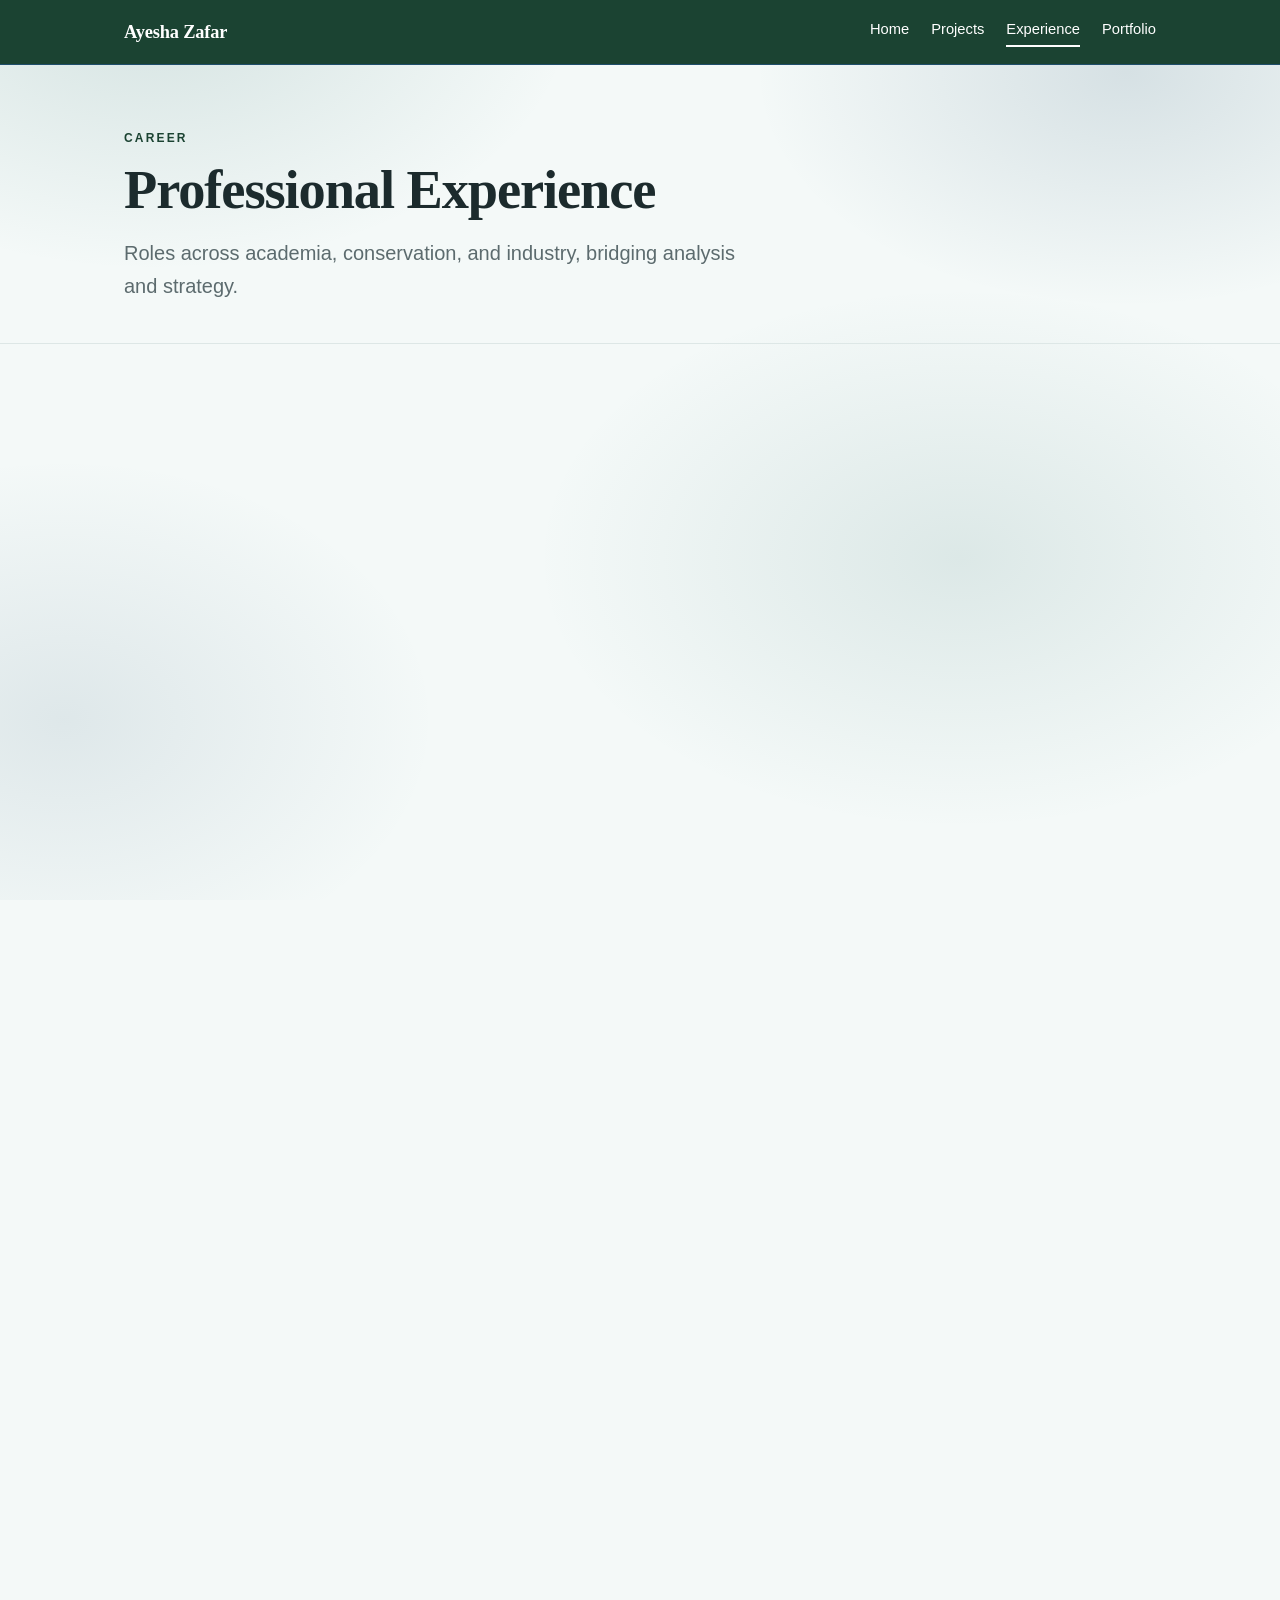
==== commit 5d3f8113: "Update experience.html" ====
--- a/experience.html
+++ b/experience.html
@@ -52,6 +52,7 @@
         <span class="date">Jun 2025 – Sep 2025</span>
         <h3>WILDLABS Intern</h3>
         <div class="meta">World Wildlife Fund · Washington, DC</div>
+        <p class="card-note"><em><a href="https://wildlabs.net/en/state-of-conservation-technology-5-years" target="_blank" rel="noopener">Read the State of Conservation Technology report</a></em></p>
         <p>I spent the summer at WWF's WILDLABS, studying the state of technology in global conservation. I analyzed five years of survey data spanning eleven conservation technologies in R, and complemented the quantitative work with qualitative coding in NVivo to surface the patterns behind the numbers: what tools practitioners were adopting, what was holding them back, and where the field was heading. I conducted interviews across the organization, including with WWF's President and CEO, and co-authored the State of Conservation Technology report that came out of the work.</p>
         <p>I had not worked in conservation before, and the experience made me realize how connected everything is, and how much I want to be a generalist who can move across fields. It also let me combine my quantitative and qualitative skills in one project, and showed me that the work I care about can be done in many different forms.</p>
         <p class="card-skills">R · Data analysis · Survey analysis · NVivo · Qualitative coding · Mixed-methods research · Stakeholder interviews · Report writing · Conservation technology · Research synthesis</p>
@@ -61,17 +62,4 @@
         <span class="date">Jul 2022 – Jun 2023</span>
         <h3>EAME Graduate Trainee</h3>
         <div class="meta">Caterpillar · Dubai, UAE</div>
-        <p>As a graduate trainee on Caterpillar's EAME team, I worked at the intersection of data and operations, building tools to make the team's work faster and more legible. I developed six process automations using Python and Power Automate, built four Power BI dashboards, and produced sixteen analytics reports that turned raw operational data into something decision-makers could actually use. I was also active in the Women's Initiative Network, contributing to efforts to support and advance women across the organization.</p>
-        <p>My time at Caterpillar gave me the technical fluency I now bring to policy work: the ability to take messy, real-world data and turn it into something clear enough to act on.</p>
-        <p class="card-skills">Python · Power Automate · Power BI · Process automation · Data analytics · Dashboard development · Business reporting · Data visualization</p>
-      </div>
-
-    </div>
-  </div>
-</section>
-<footer class="site">
-  <div class="wrap">© <span id="yr"></span> Ayesha Zafar</div>
-</footer>
-<script src="css/main.js"></script>
-</body>
-</html>
+        <p>As a graduate trainee on Caterpillar's EAME team, I worked at the intersection of
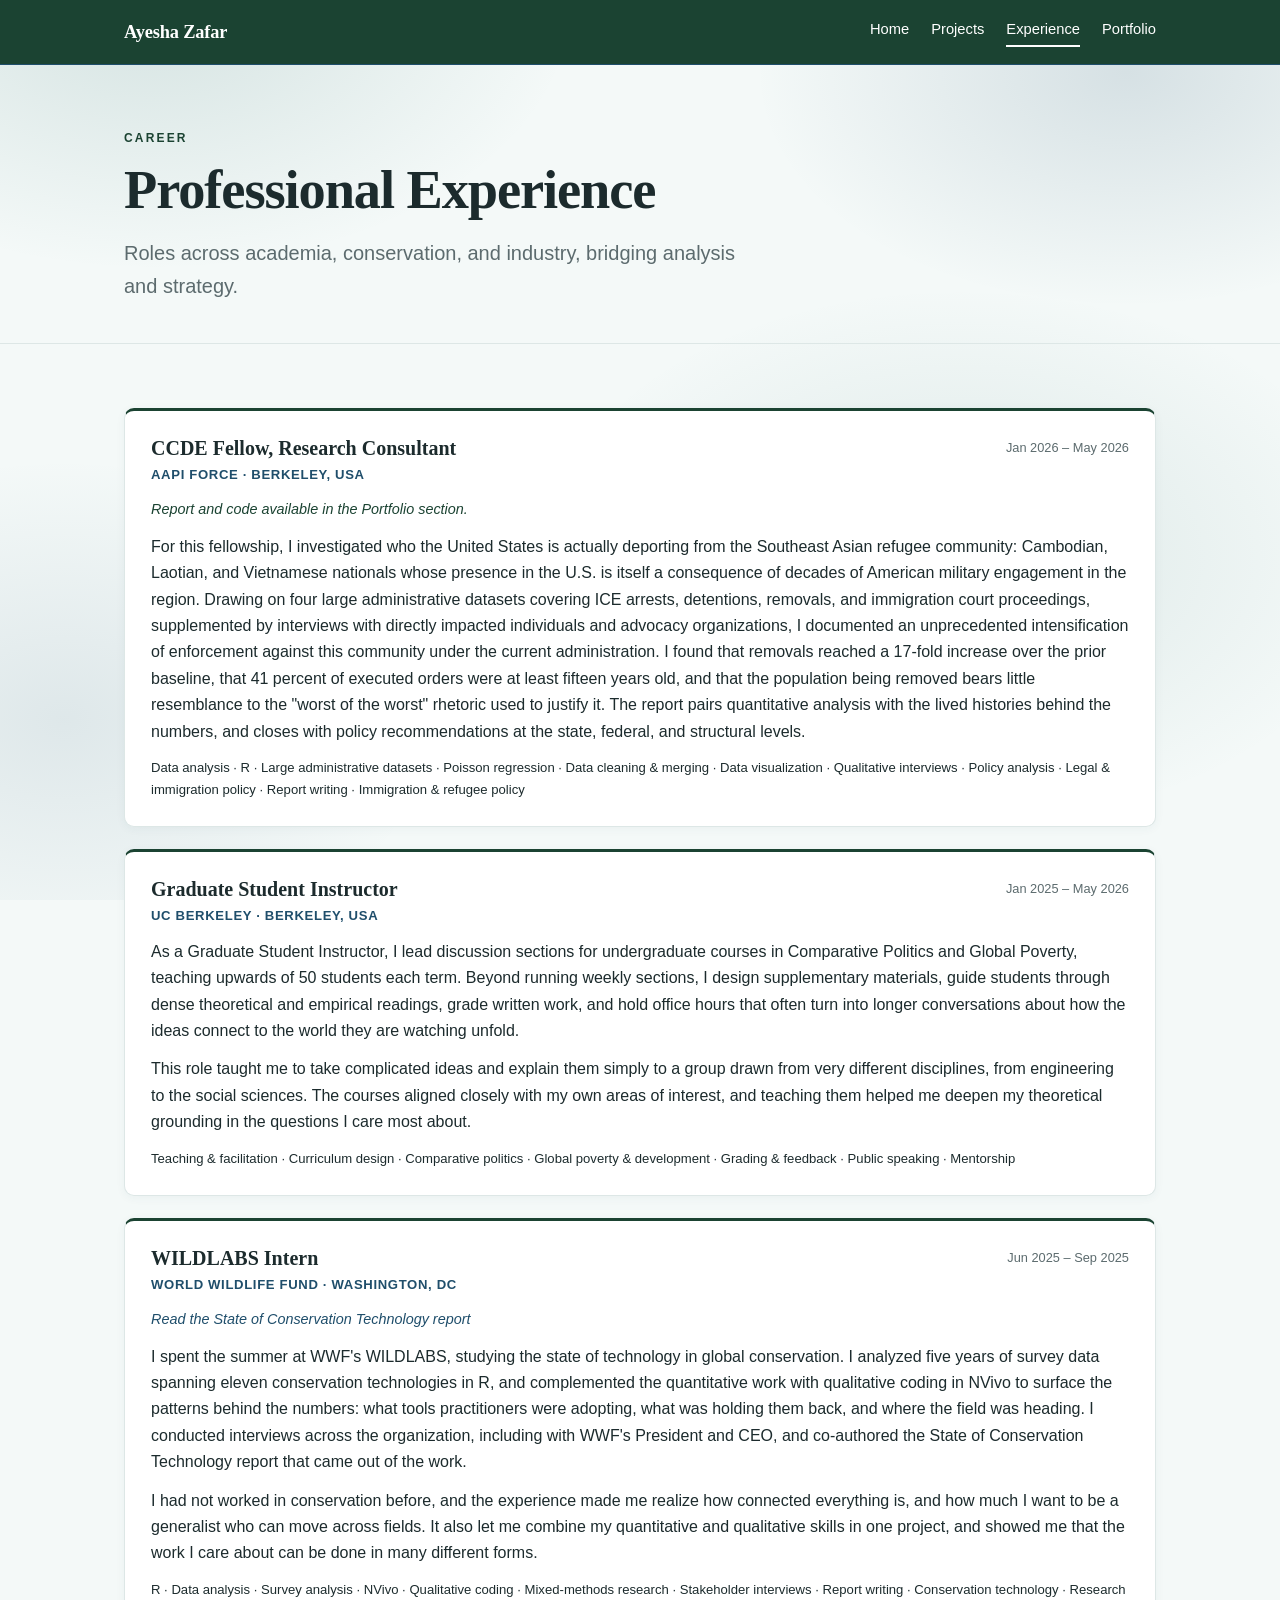
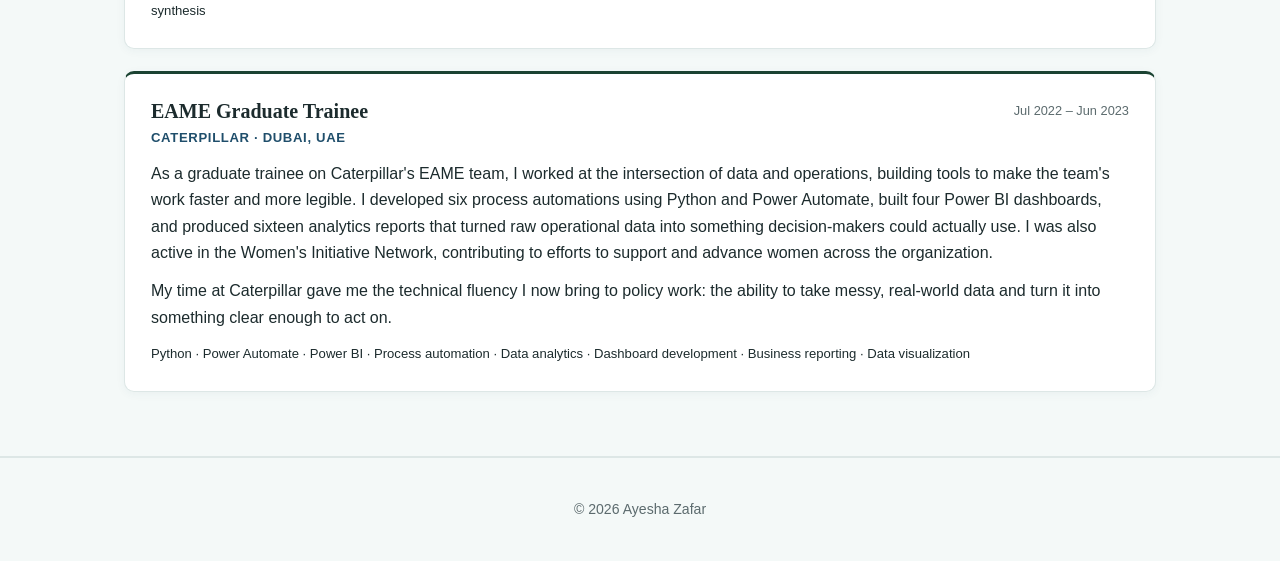
==== commit f058473d: "Update experience.html" ====
--- a/experience.html
+++ b/experience.html
@@ -62,4 +62,17 @@
         <span class="date">Jul 2022 – Jun 2023</span>
         <h3>EAME Graduate Trainee</h3>
         <div class="meta">Caterpillar · Dubai, UAE</div>
-        <p>As a graduate trainee on Caterpillar's EAME team, I worked at the intersection of
+        <p>As a graduate trainee on Caterpillar's EAME team, I worked at the intersection of data and operations, building tools to make the team's work faster and more legible. I developed six process automations using Python and Power Automate, built four Power BI dashboards, and produced sixteen analytics reports that turned raw operational data into something decision-makers could actually use. I was also active in the Women's Initiative Network, contributing to efforts to support and advance women across the organization.</p>
+        <p>My time at Caterpillar gave me the technical fluency I now bring to policy work: the ability to take messy, real-world data and turn it into something clear enough to act on.</p>
+        <p class="card-skills">Python · Power Automate · Power BI · Process automation · Data analytics · Dashboard development · Business reporting · Data visualization</p>
+      </div>
+
+    </div>
+  </div>
+</section>
+<footer class="site">
+  <div class="wrap">© <span id="yr"></span> Ayesha Zafar</div>
+</footer>
+<script src="css/main.js"></script>
+</body>
+</html>
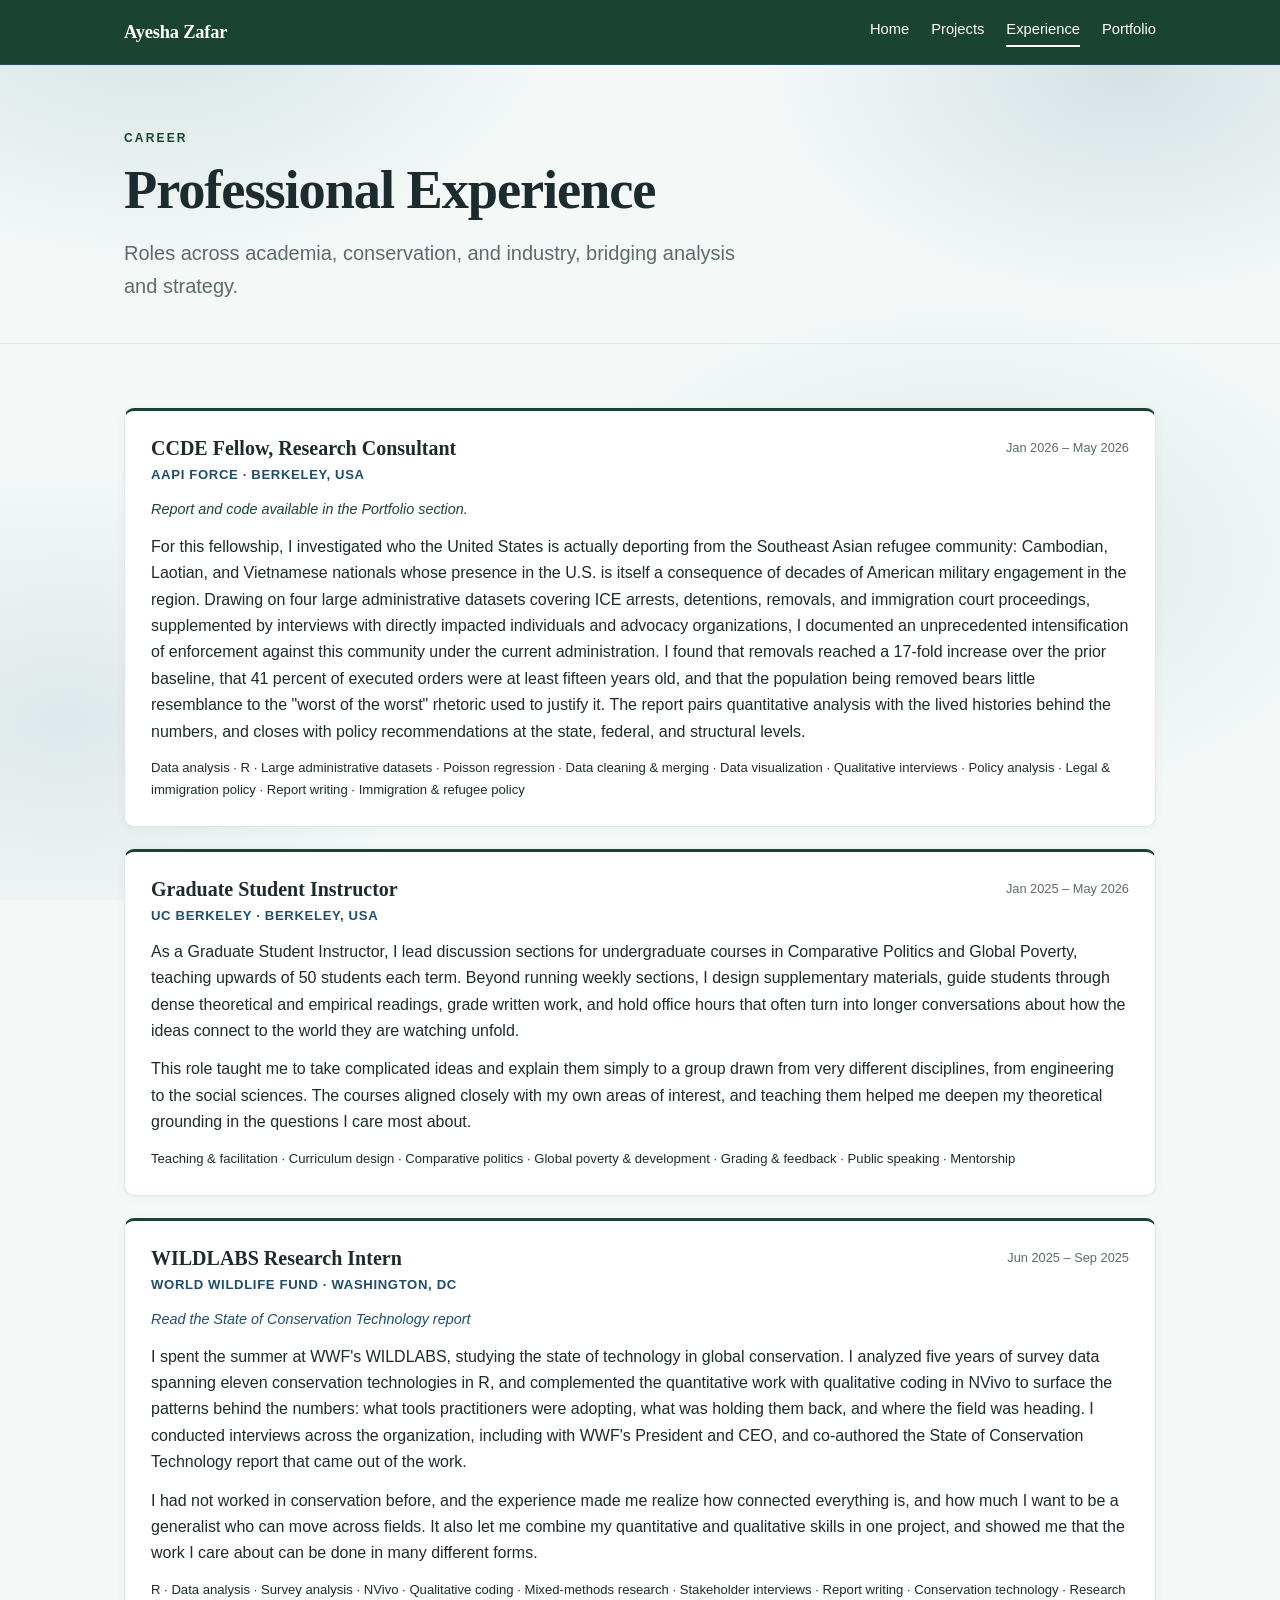
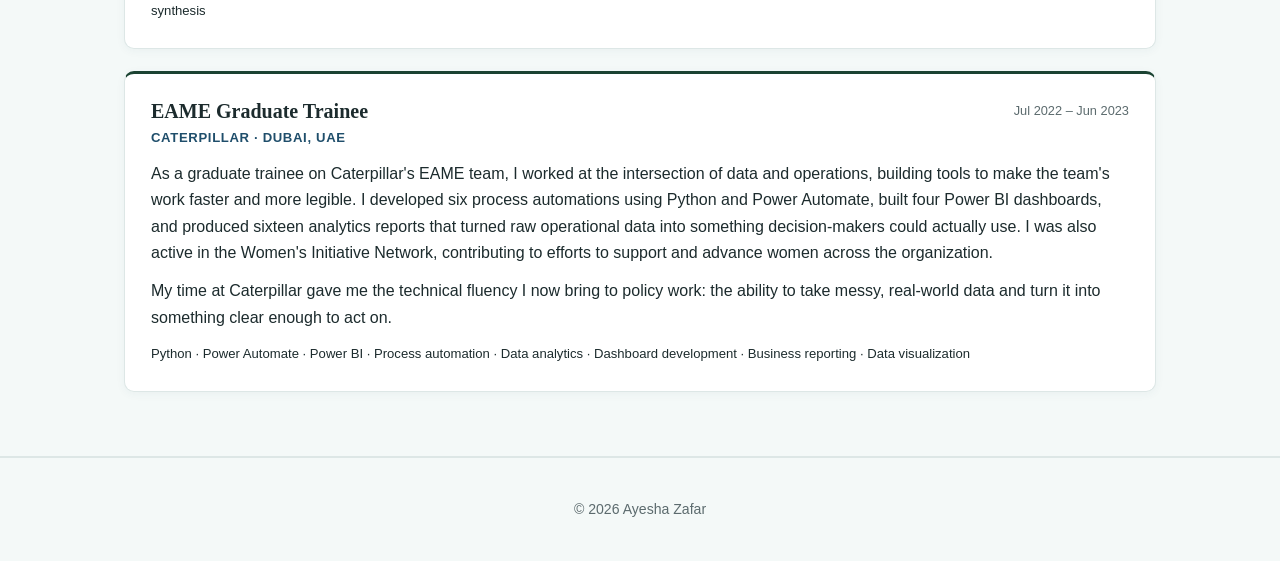
==== commit dadc6197: "Update experience.html" ====
--- a/experience.html
+++ b/experience.html
@@ -50,7 +50,7 @@
 
       <div class="card">
         <span class="date">Jun 2025 – Sep 2025</span>
-        <h3>WILDLABS Intern</h3>
+        <h3>WILDLABS Research Intern</h3>
         <div class="meta">World Wildlife Fund · Washington, DC</div>
         <p class="card-note"><em><a href="https://wildlabs.net/en/state-of-conservation-technology-5-years" target="_blank" rel="noopener">Read the State of Conservation Technology report</a></em></p>
         <p>I spent the summer at WWF's WILDLABS, studying the state of technology in global conservation. I analyzed five years of survey data spanning eleven conservation technologies in R, and complemented the quantitative work with qualitative coding in NVivo to surface the patterns behind the numbers: what tools practitioners were adopting, what was holding them back, and where the field was heading. I conducted interviews across the organization, including with WWF's President and CEO, and co-authored the State of Conservation Technology report that came out of the work.</p>
